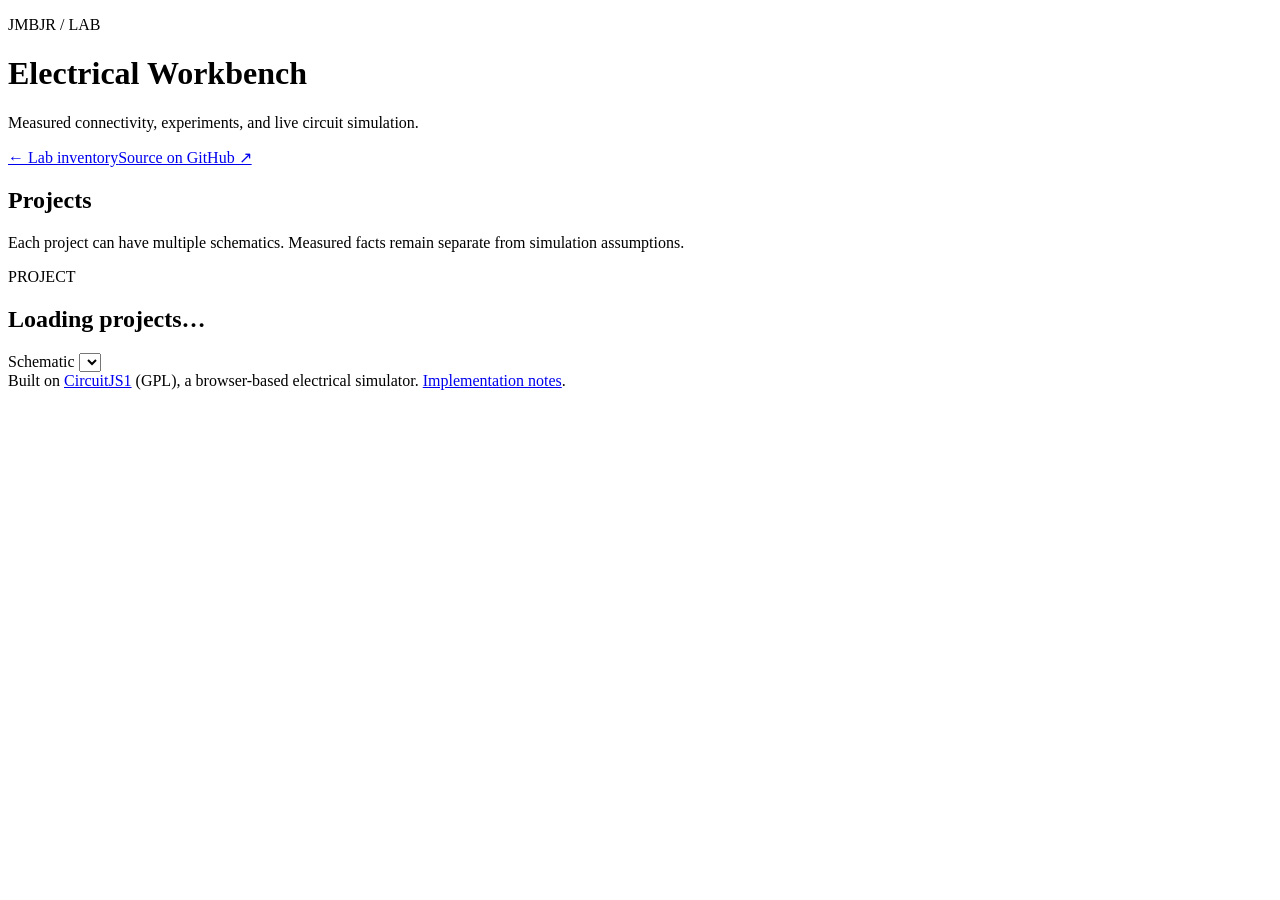
==== eworkbench/index.html @ eca1be88 "Add EWorkbench project hub layout" ====
<!doctype html>
<html lang="en">
<head>
  <meta charset="utf-8">
  <meta name="viewport" content="width=device-width,initial-scale=1">
  <title>EWorkbench | JB Lab</title>
  <link rel="stylesheet" href="style.css">
  <script src="app.js" defer></script>
</head>
<body>
<header class="site-header">
  <div class="shell header-row">
    <div><p class="eyebrow">JMBJR / LAB</p><h1>Electrical Workbench</h1>
      <p class="subtitle">Measured connectivity, experiments, and live circuit simulation.</p></div>
    <nav class="top-nav" aria-label="Lab navigation"><a href="../">← Lab inventory</a><a href="https://github.com/jmbjr/lab/tree/main/eworkbench" target="_blank" rel="noopener">Source on GitHub ↗</a></nav>
  </div>
</header>
<div class="shell app-layout">
  <aside class="sidebar">
    <div class="sidebar-heading"><h2>Projects</h2><span id="projectCount" class="muted"></span></div>
    <div id="projectList" class="project-list" aria-label="Project list"></div>
    <p class="muted small">Each project can have multiple schematics. Measured facts remain separate from simulation assumptions.</p>
  </aside>
  <main class="workspace">
    <div class="workspace-heading">
      <div><p id="projectBadge" class="eyebrow">PROJECT</p><h2 id="projectTitle">Loading projects…</h2><p id="projectDescription" class="muted"></p></div>
      <a id="roadmapLink" target="_blank" rel="noopener" hidden>Project roadmap ↗</a>
    </div>
    <div class="selector-row">
      <label for="schematicSelect">Schematic</label>
      <select id="schematicSelect" aria-label="Select schematic"></select>
    </div>
    <div id="error" role="alert" class="notice error" hidden></div>
    <section id="observed" hidden>
      <div class="section-head"><h3 id="observedTitle">Observed circuit</h3><span class="tag observed-tag">Measured / inferred</span></div>
      <p id="observedDescription" class="muted"></p>
      <div class="diagram-card">
        <img id="observedImage" alt="Measured microphone input connections, with unknown values explicitly labeled" src="">
        <p class="small muted">This is a connectivity record, not a validated electrical simulation. Component values and the JL SoC internals remain unknown.</p>
      </div>
      <h3>Connectivity record</h3><div id="netTable" class="table-scroll"></div>
      <h3>Evidence and caveats</h3><ul id="evidence"></ul>
    </section>
    <section id="simulation" hidden>
      <div class="section-head"><h3 id="simulationTitle">CircuitJS1 sandbox</h3><span class="tag sim-tag">Hypothetical model</span></div>
      <p id="simulationDescription" class="muted"></p>
      <div id="assumptions" class="notice assumption"></div>
      <div class="toolbar" aria-label="Simulation controls">
        <button id="runBtn" disabled>▶ Run</button>
        <button id="saveBtn" disabled>Save browser draft</button>
        <button id="exportBtn" disabled>Download .txt</button>
        <button id="importBtn" disabled>Import .txt</button>
        <button id="resetBtn" disabled>Reset to repository version</button>
        <input id="fileInput" type="file" accept=".txt,text/plain" hidden>
      </div>
      <p id="simStatus" class="small muted" role="status">Simulator not loaded.</p>
      <div class="sim-frame-wrap"><iframe id="simFrame" title="CircuitJS1 interactive simulator" loading="lazy" allowfullscreen></iframe></div>
      <p class="small muted">Edit components directly in CircuitJS1. Browser drafts are stored only in this browser, not committed to GitHub. Download the .txt file to retain or contribute changes. Simulations use assumed parameters and are not measurements of the actual microphone.</p>
    </section>
    <section id="emptyState" class="notice" hidden>No schematics are available for this project yet.</section>
  </main>
</div>
<footer class="shell footer">Built on <a href="https://github.com/pfalstad/circuitjs1" target="_blank" rel="noopener">CircuitJS1</a> (GPL), a browser-based electrical simulator. <a href="README.md">Implementation notes</a>.</footer>
</body>
</html>
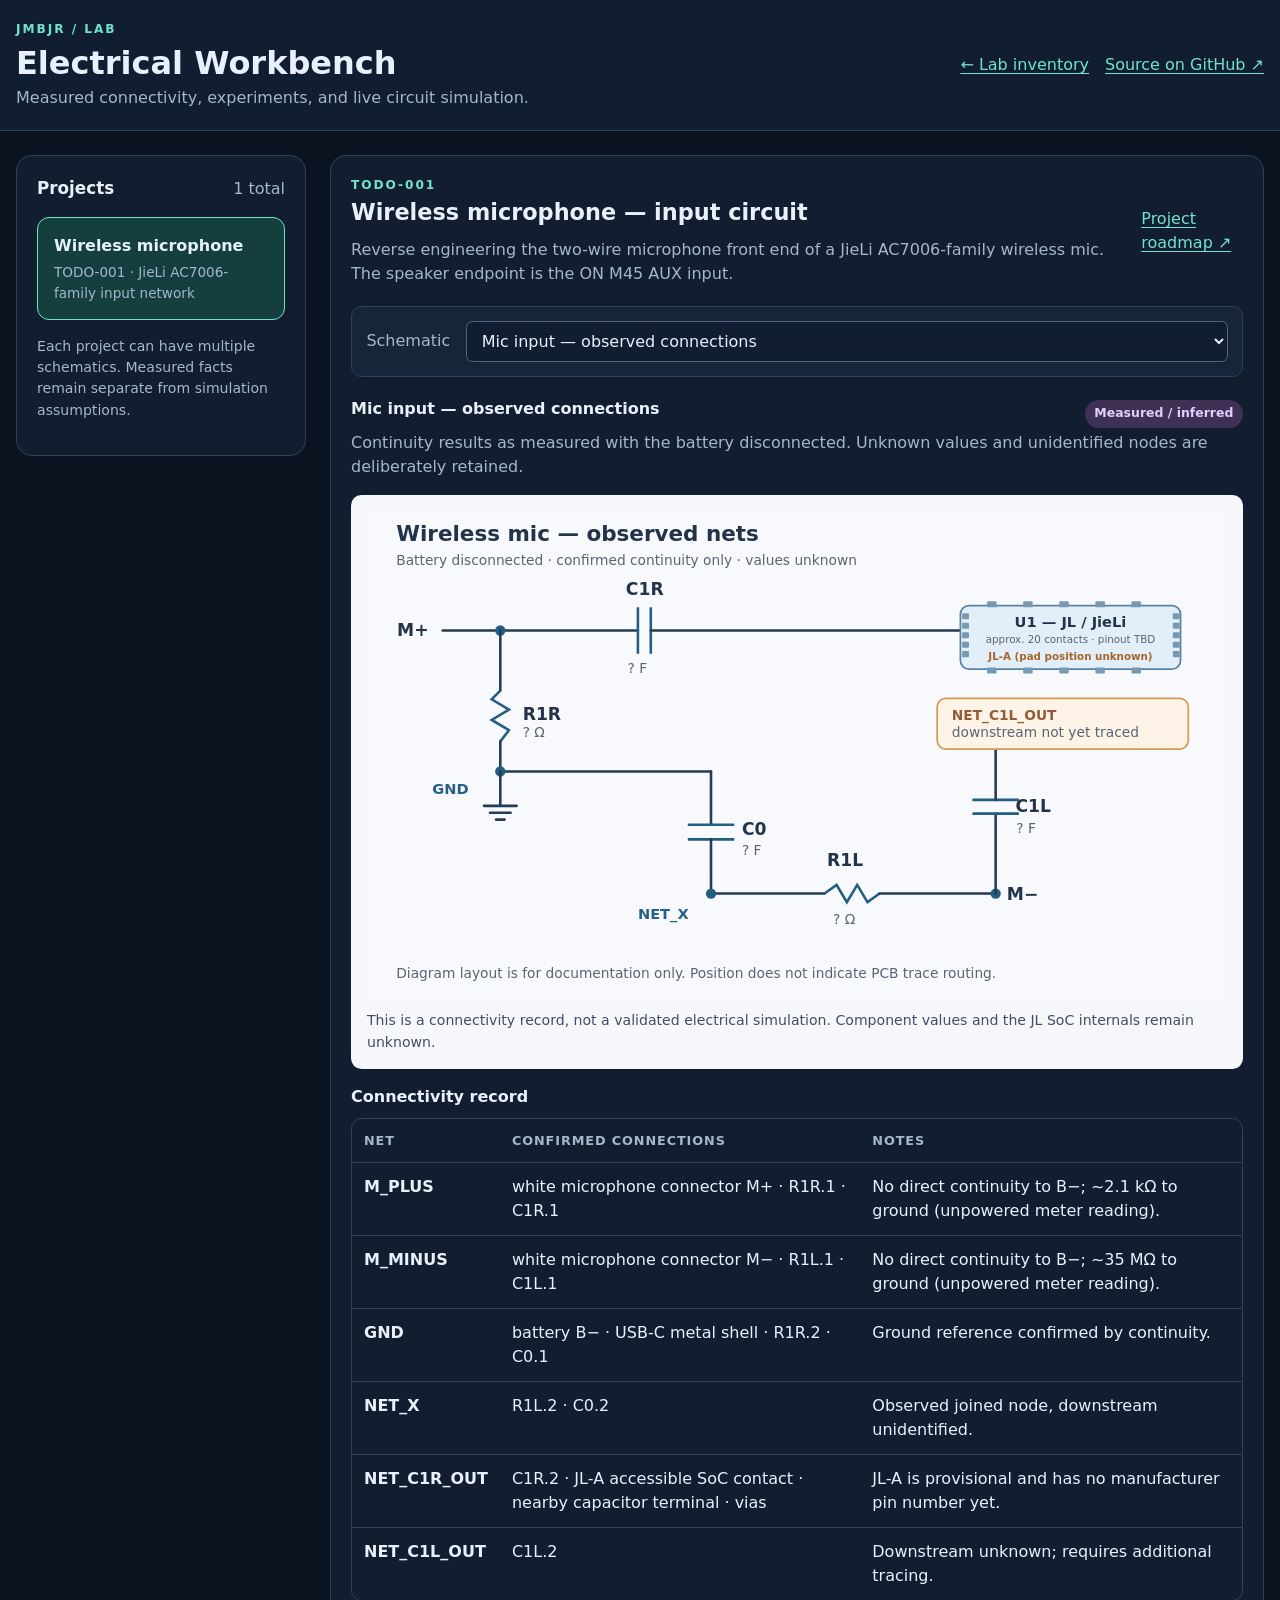
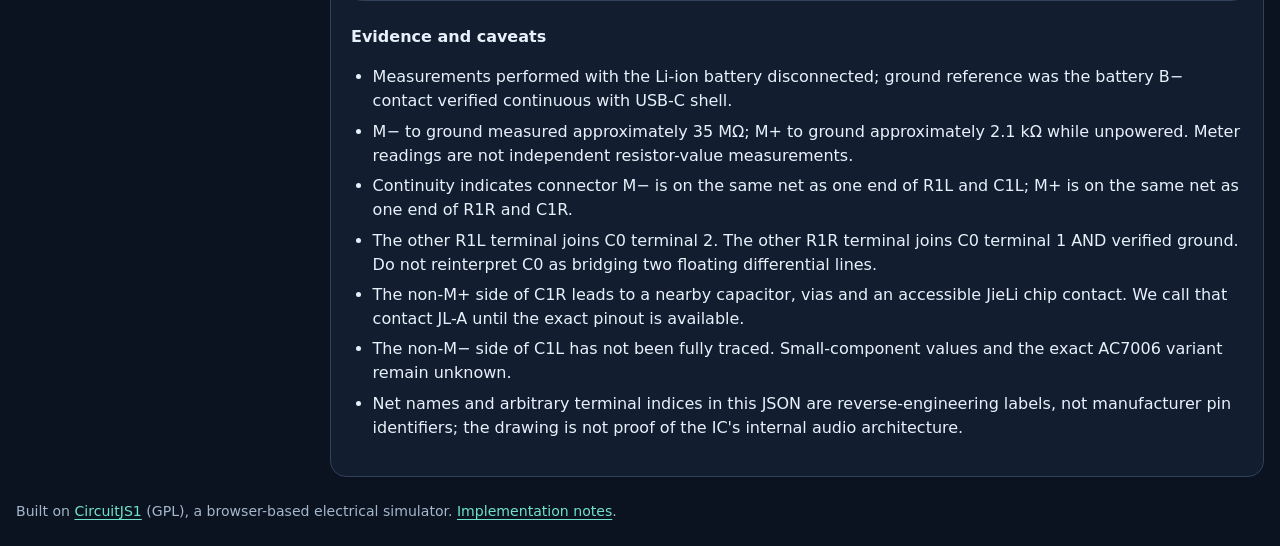
==== commit e75838f5: "Show provisional U1 contact map, unknown pin functions and source references" ====
--- a/eworkbench/index.html
+++ b/eworkbench/index.html
@@ -38,7 +38,7 @@
         <img id="observedImage" alt="Measured microphone input connections, with unknown values explicitly labeled" src="">
         <p class="small muted">This is a connectivity record, not a validated electrical simulation. Component values and the JL SoC internals remain unknown.</p>
       </div>
-      <h3>Connectivity record</h3><div id="netTable" class="table-scroll"></div>
+      <h3 id="connectivityHeading">Connectivity record</h3><div id="netTable" class="table-scroll"></div>
       <h3>Evidence and caveats</h3><ul id="evidence"></ul>
     </section>
     <section id="simulation" hidden>
--- a/eworkbench/style.css
+++ b/eworkbench/style.css
@@ -0,0 +1,60 @@
+:root{color-scheme:dark;--bg:#0b1220;--panel:#121e2f;--card:#17253a;--line:#304159;--text:#e8f1fb;--muted:#a4b7cb;--accent:#70e4cb;--accent-bg:#153f3f;--warning:#f4c47a;font-family:system-ui,-apple-system,"Segoe UI",Roboto,sans-serif}
+*{box-sizing:border-box}
+body{margin:0;background:var(--bg);color:var(--text);line-height:1.5}
+a{color:var(--accent);text-underline-offset:.18em}
+button,select{font:inherit}
+.shell{width:min(1500px,calc(100% - 2rem));margin:0 auto}
+.site-header{background:#111d30;border-bottom:1px solid var(--line)}
+.header-row{display:flex;justify-content:space-between;align-items:center;gap:1.5rem;padding:1.25rem 0}
+h1,h2,h3,p{margin-top:0}
+h1{font-size:clamp(1.5rem,3vw,2rem);line-height:1.2;margin-bottom:.25rem}
+h2{font-size:1.4rem}
+h3{font-size:1rem;margin-bottom:.6rem}
+.eyebrow{font-size:.76rem;letter-spacing:.16em;text-transform:uppercase;font-weight:750;color:var(--accent);margin-bottom:.35rem}
+.subtitle,.muted{color:var(--muted)}
+.subtitle{margin-bottom:0}
+.small{font-size:.88rem}
+.top-nav{display:flex;gap:1rem;align-items:center;flex-wrap:wrap;white-space:nowrap}
+.app-layout{display:grid;grid-template-columns:minmax(220px,290px) minmax(0,1fr);align-items:start;gap:1.5rem;padding-top:1.5rem}
+.sidebar,.workspace{background:var(--panel);border:1px solid var(--line);border-radius:1rem;padding:1.25rem;min-width:0}
+.sidebar-heading,.workspace-heading,.section-head{display:flex;align-items:center;justify-content:space-between;gap:1rem}
+.sidebar-heading h2{font-size:1.05rem;margin:0}
+.project-list{display:grid;gap:.7rem;margin:1rem 0}
+.project-card{border:1px solid var(--line);background:var(--card);border-radius:.75rem;padding:1rem;text-align:left;color:var(--text);cursor:pointer}
+.project-card strong{display:block}
+.project-card span{display:block;font-size:.85rem;color:var(--muted);margin-top:.25rem}
+.project-card:hover,.project-card:focus-visible{border-color:var(--accent)}
+.project-card.selected{background:var(--accent-bg);border-color:var(--accent)}
+.workspace-heading h2{margin:.1rem 0 .5rem}
+.workspace-heading p{margin:0}
+.selector-row{display:flex;align-items:center;gap:1rem;background:var(--card);border:1px solid var(--line);padding:.9rem;border-radius:.65rem;margin:1.25rem 0}
+.selector-row label{white-space:nowrap;color:var(--muted)}
+select{width:100%;min-width:0;padding:.55rem .65rem;background:#111d30;color:var(--text);border:1px solid #52657e;border-radius:.4rem}
+section{margin-top:1rem}
+.tag{font-size:.78rem;font-weight:700;white-space:nowrap;padding:.3rem .6rem;border-radius:999px}
+.observed-tag{background:#3d3255;color:#dfd0ff}
+.sim-tag{background:#163d34;color:#b1f6d4}
+.diagram-card{background:#f5f7fb;border-radius:.65rem;padding:1rem;color:#293242;margin:1rem 0}
+.diagram-card img{display:block;width:100%;max-height:540px;object-fit:contain}
+.diagram-card p{margin:.6rem 0 0;color:#424d61}
+.table-scroll{overflow:auto;border:1px solid var(--line);border-radius:.65rem;margin-bottom:1.5rem}
+table{width:100%;border-collapse:collapse;min-width:570px}
+th,td{padding:.75rem;border-bottom:1px solid var(--line);text-align:left;vertical-align:top}
+th{font-size:.8rem;text-transform:uppercase;letter-spacing:.07em;color:var(--muted)}
+tr:last-child td{border-bottom:0}
+td:first-child{font-weight:700}
+ul{padding-left:1.35rem}
+li{margin-bottom:.4rem}
+.notice{border-radius:.65rem;border:1px solid var(--line);background:var(--card);padding:.85rem 1rem;margin:.9rem 0}
+.assumption{border-color:#85643a;color:#ffe1a5;background:#332b20}
+.error{border-color:#a75f66;background:#41242d}
+.toolbar{display:flex;flex-wrap:wrap;gap:.55rem;margin:1rem 0 .7rem}
+button{background:#243b50;color:var(--text);border:1px solid #52657e;border-radius:.5rem;padding:.6rem .85rem;cursor:pointer}
+button:hover:not(:disabled){background:#33526b}
+button:disabled{opacity:.4;cursor:not-allowed}
+#simStatus{margin:.55rem 0}
+.sim-frame-wrap{border:1px solid var(--line);background:white;min-height:620px;border-radius:.6rem;overflow:hidden}
+#simFrame{display:block;border:0;width:100%;height:72vh;min-height:620px}
+.footer{padding:1.5rem 0;color:var(--muted);font-size:.88rem}
+[hidden]{display:none!important}
+@media(max-width:850px){.header-row{align-items:start;flex-direction:column}.app-layout{grid-template-columns:1fr}.sidebar{padding:.9rem}.project-list{grid-template-columns:repeat(auto-fit,minmax(190px,1fr))}.workspace{padding:1rem}.workspace-heading{align-items:start;flex-wrap:wrap}.section-head{flex-wrap:wrap}#simFrame{min-height:550px}}
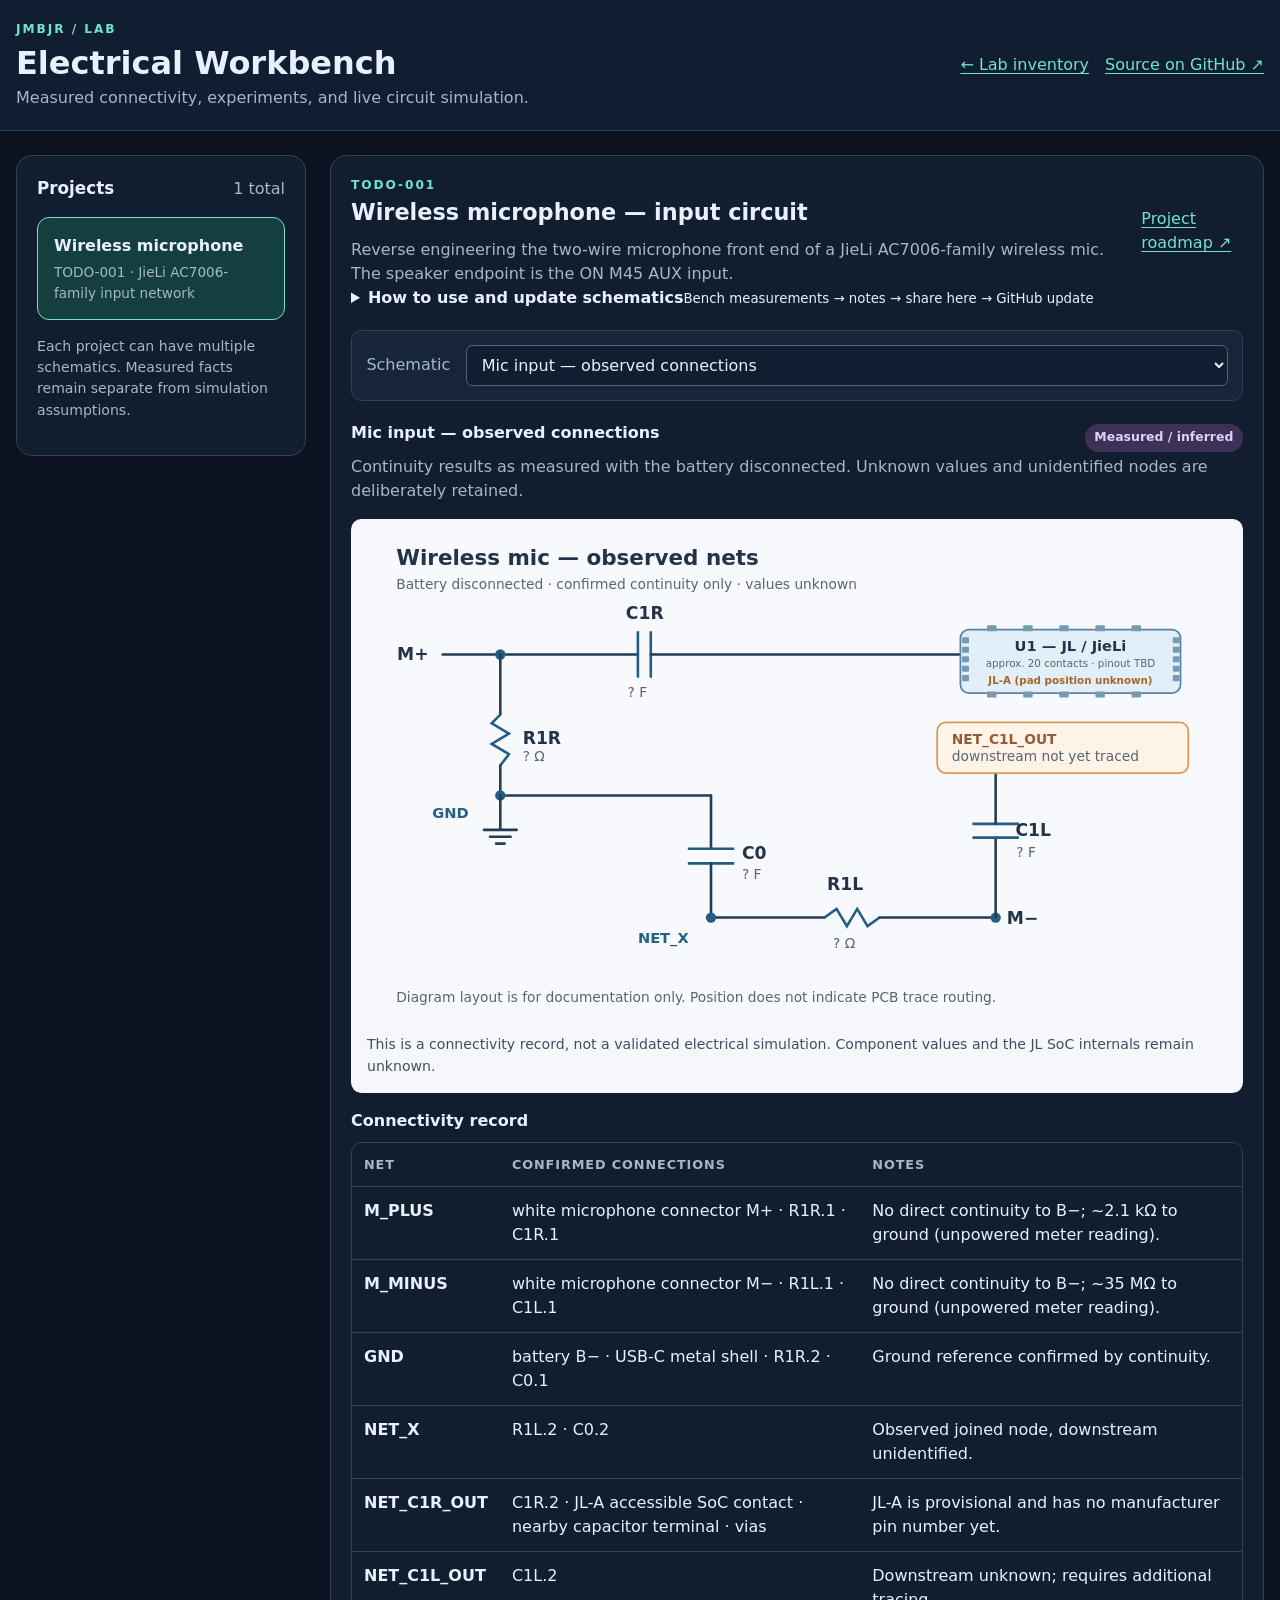
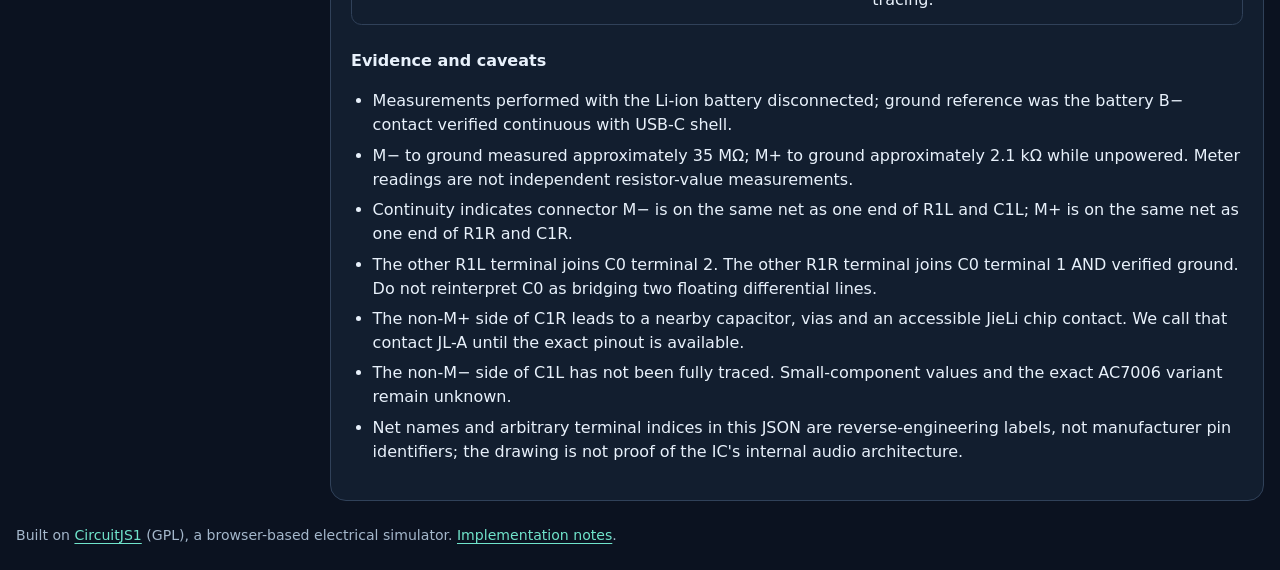
==== commit 78841047: "Add in-site roadmap and bench update workflow" ====
--- a/eworkbench/index.html
+++ b/eworkbench/index.html
@@ -26,6 +26,45 @@
       <div><p id="projectBadge" class="eyebrow">PROJECT</p><h2 id="projectTitle">Loading projects…</h2><p id="projectDescription" class="muted"></p></div>
       <a id="roadmapLink" target="_blank" rel="noopener" hidden>Project roadmap ↗</a>
     </div>
+    <details class="guide-accordion" id="workbenchHelp">
+      <summary><span><strong>How to use and update schematics</strong><small>Bench measurements → notes → share here → GitHub update</small></span></summary>
+      <div class="guide-content">
+        <div class="guide-grid">
+          <div><h3>1 · Study the measured drawing</h3><p>Choose an <strong>observed</strong> schematic for continuity findings. Its JSON, SVG, and unidentified pads are reference records — <strong>not editable in the browser</strong>. Confirm the power state, probe endpoints, readings, and whether an idea is measured or only suspected.</p></div>
+          <div><h3>2 · Try a simulation</h3><p>Choose a <strong>simulation sandbox</strong>, edit parts inside CircuitJS1, and press Run/Pause. <strong>Save browser draft</strong> stores a copy only on this device; <strong>Download .txt</strong> exports the circuit to keep or share. Reset restores the committed repository model.</p></div>
+          <div><h3>3 · Send new measurements</h3><p>Read the current roadmap step, take measurements with the board in a safe state, and enter results under <strong>Field notes</strong>. Click <strong>Copy update for ChatGPT</strong>, then paste it into our chat and attach close-up photos or exported circuit files as needed.</p></div>
+          <div><h3>4 · Update the repository</h3><p>For now, we'll revise the observed netlist, drawing, U1 pad map, and roadmap through GitHub commits/pull requests after reviewing your notes here. <strong>The website does not write changes to GitHub</strong>. Merge the PR to publish the latest version.</p></div>
+        </div>
+        <p class="small muted">Always distinguish continuity-confirmed nets from guesses and CircuitJS1 component values. <a href="README.md">Full workbench documentation ↗</a></p>
+      </div>
+    </details>
+    <section id="roadmapSection" class="roadmap-section" aria-labelledby="roadmapTitle" hidden>
+      <div class="section-head roadmap-head">
+        <div><p class="eyebrow">PROJECT GUIDE</p><h3 id="roadmapTitle">Current roadmap</h3></div>
+        <span id="roadmapUpdated" class="muted small"></span>
+      </div>
+      <p id="roadmapObjective" class="roadmap-objective"></p>
+      <div class="roadmap-progress">
+        <progress id="roadmapProgress" value="0" max="1" aria-label="Completed roadmap stages"></progress>
+        <span id="roadmapCounts" class="muted small"></span>
+      </div>
+      <div id="activeRoadmapSteps" class="current-steps"></div>
+      <details class="roadmap-full">
+        <summary>See all project steps and decisions</summary>
+        <ol id="roadmapTimeline" class="roadmap-timeline"></ol>
+      </details>
+      <div class="field-notes">
+        <label id="fieldNotesLabel" for="fieldNotes">Field notes for the current step</label>
+        <p class="small muted">Note probe points, meter mode, resistance/continuity, power state, photos, and remaining unknowns. This draft stays in this browser only.</p>
+        <textarea id="fieldNotes" rows="5" placeholder="Battery disconnected. Measured [component pad] to [reference]. Result: ..."></textarea>
+        <div class="toolbar">
+          <button id="copyUpdateBtn" type="button">Copy update for ChatGPT</button>
+          <button id="clearFieldNotesBtn" type="button">Clear notes</button>
+        </div>
+        <p id="fieldNotesStatus" class="small muted" role="status"></p>
+      </div>
+      <p id="roadmapError" class="notice error" hidden></p>
+    </section>
     <div class="selector-row">
       <label for="schematicSelect">Schematic</label>
       <select id="schematicSelect" aria-label="Select schematic"></select>
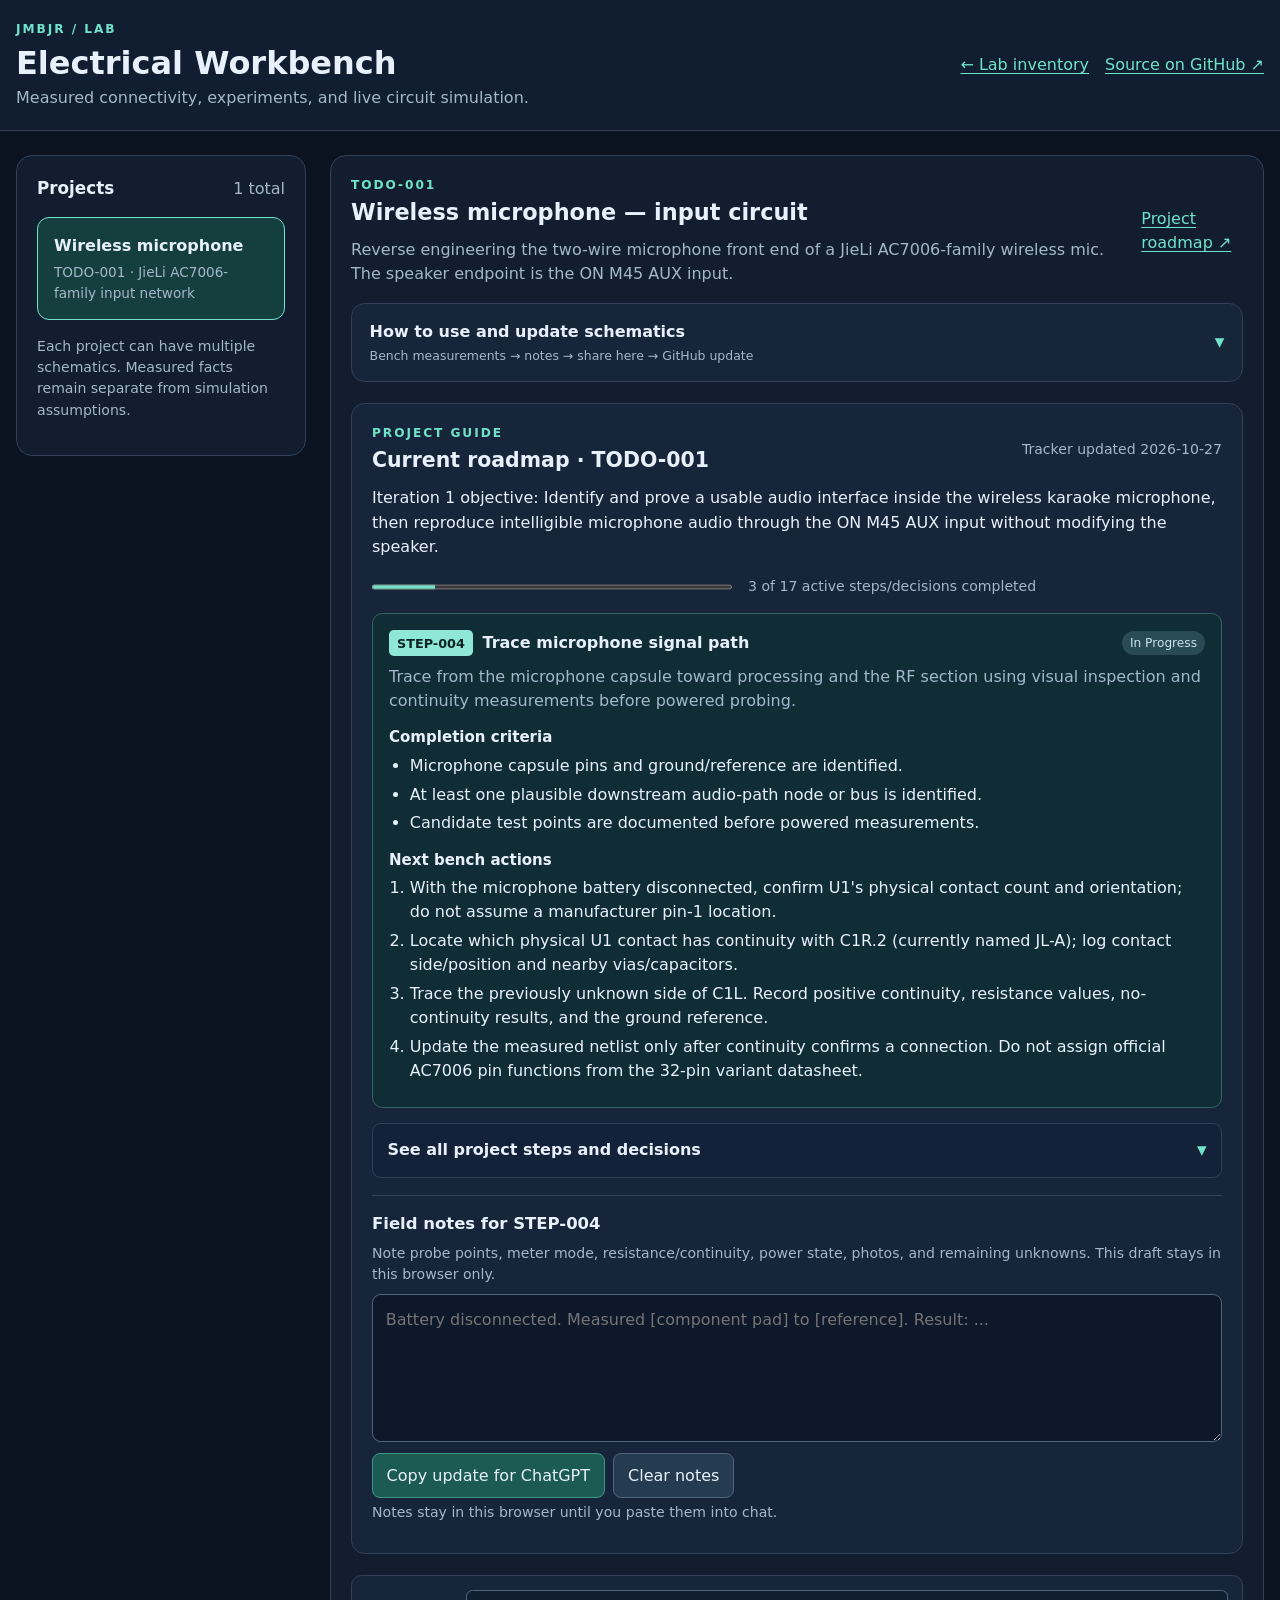
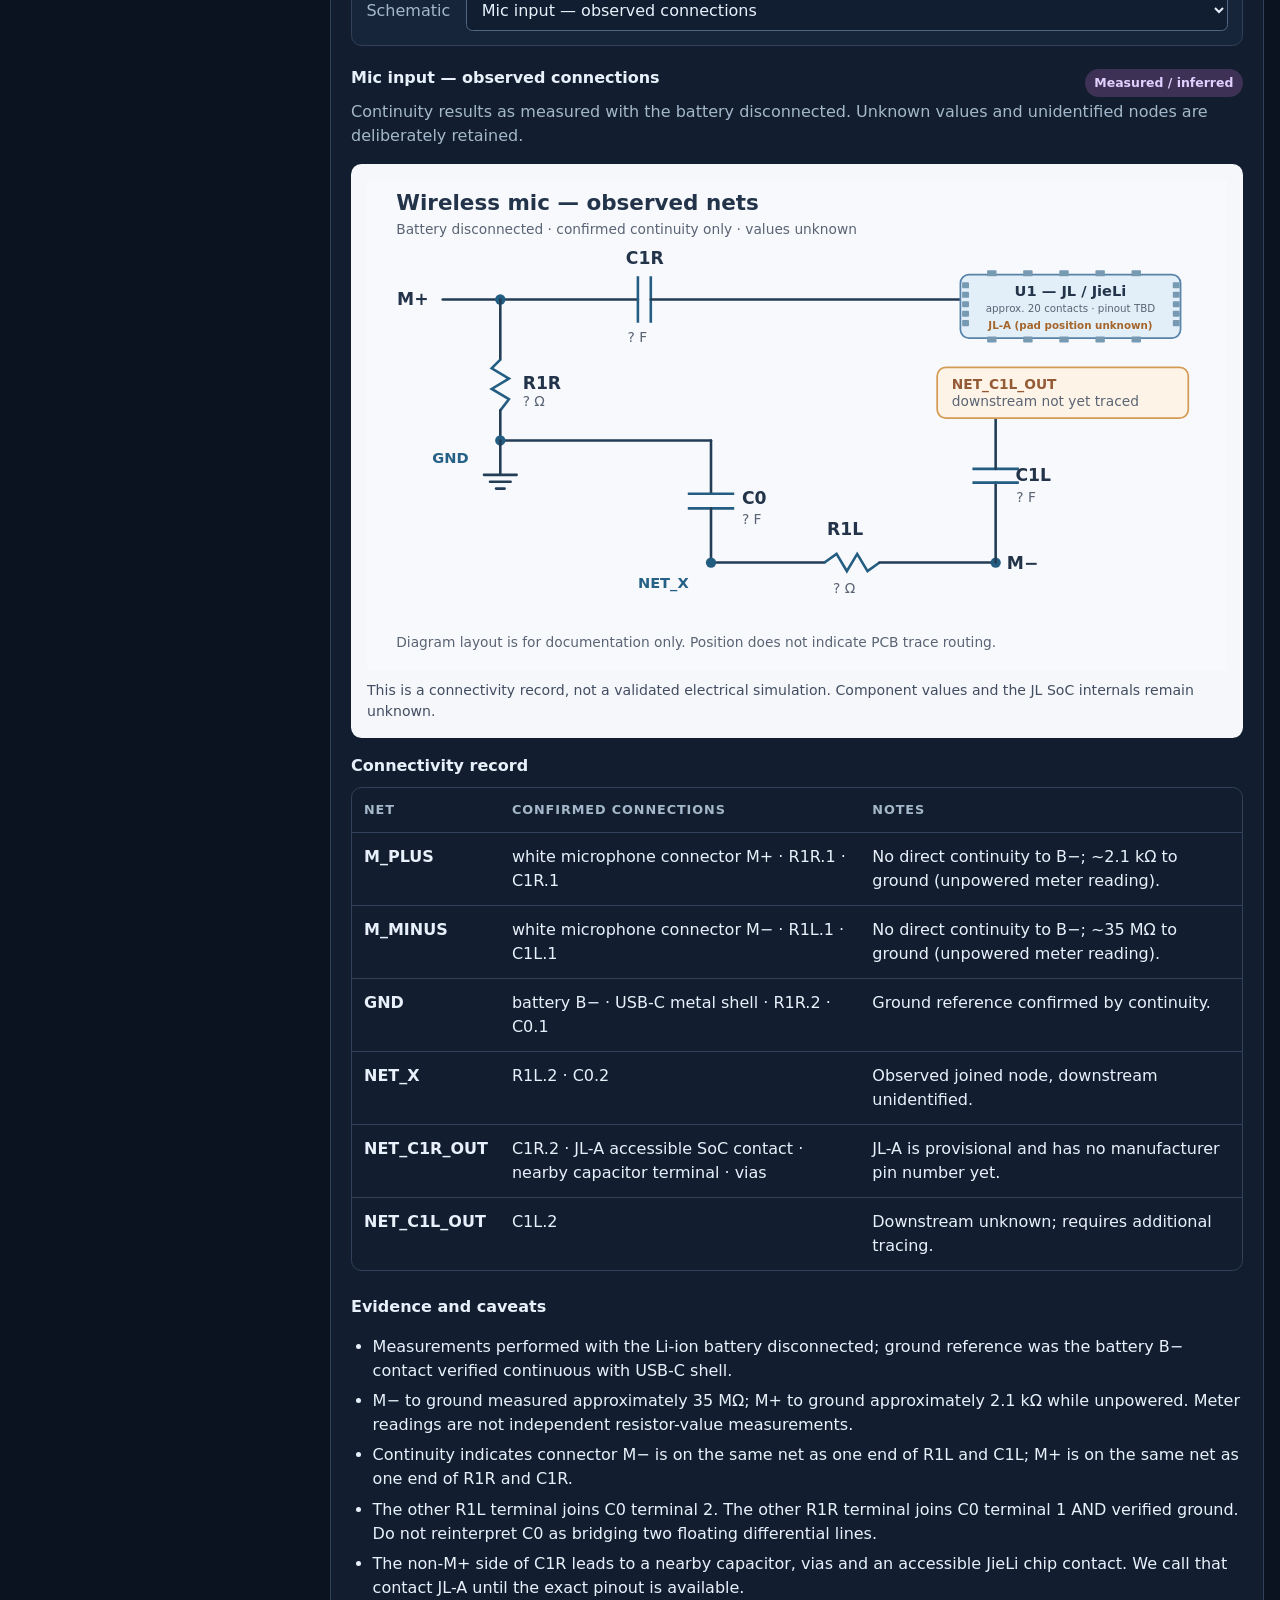
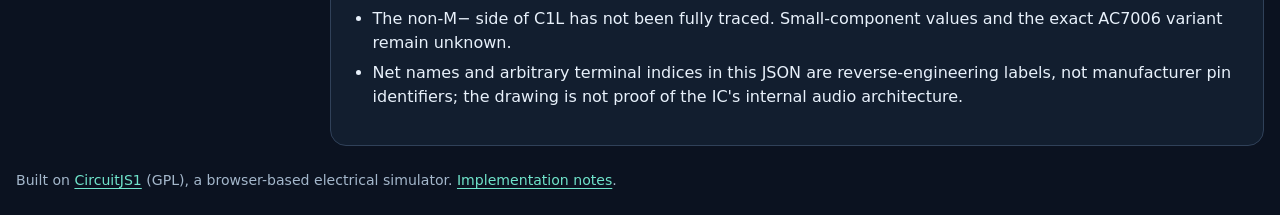
==== commit e28e009d: "Connect roadmap steps to schematics and provide full-message manual copy fallback" ====
--- a/eworkbench/index.html
+++ b/eworkbench/index.html
@@ -62,6 +62,7 @@
           <button id="clearFieldNotesBtn" type="button">Clear notes</button>
         </div>
         <p id="fieldNotesStatus" class="small muted" role="status"></p>
+        <textarea id="manualCopyText" readonly hidden aria-label="Manual copy text for ChatGPT"></textarea>
       </div>
       <p id="roadmapError" class="notice error" hidden></p>
     </section>
--- a/eworkbench/style.css
+++ b/eworkbench/style.css
@@ -55,6 +55,53 @@
 #simStatus{margin:.55rem 0}
 .sim-frame-wrap{border:1px solid var(--line);background:white;min-height:620px;border-radius:.6rem;overflow:hidden}
 #simFrame{display:block;border:0;width:100%;height:72vh;min-height:620px}
+
+/* In-site instructions and a roadmap sourced from projects/todo/.../todo.json */
+.guide-accordion,.roadmap-section{border:1px solid var(--line);border-radius:.85rem;background:var(--card);margin:1.1rem 0 1.3rem}
+.guide-accordion summary,.roadmap-full summary{cursor:pointer;list-style:none;display:flex;align-items:center;justify-content:space-between;gap:.9rem;font-weight:750}
+.guide-accordion summary::-webkit-details-marker,.roadmap-full summary::-webkit-details-marker{display:none}
+.guide-accordion>summary{padding:1rem 1.1rem}
+.guide-accordion>summary:after,.roadmap-full>summary:after{content:"▾";font-size:1.2rem;color:var(--accent);transition:transform .12s}
+.guide-accordion[open]>summary:after,.roadmap-full[open]>summary:after{transform:rotate(180deg)}
+.guide-accordion summary small{display:block;font-size:.78rem;font-weight:400;color:var(--muted);margin-top:.15rem}
+.guide-content{border-top:1px solid var(--line);padding:1rem 1.1rem}
+.guide-content p{margin-bottom:.65rem}
+.guide-content h3{margin:.2rem 0 .45rem}
+.guide-grid{display:grid;grid-template-columns:repeat(2,minmax(0,1fr));column-gap:1.8rem;row-gap:1rem}
+.guide-grid>div{min-width:0}
+.roadmap-section{padding:1.25rem}
+.roadmap-head{margin-bottom:.65rem}
+.roadmap-head h3{font-size:1.28rem;margin:0}
+.roadmap-head .eyebrow{margin:0 0 .15rem}
+.roadmap-objective{line-height:1.55;margin-bottom:1rem}
+.roadmap-progress{display:flex;gap:1rem;align-items:center;margin-bottom:1rem}
+.roadmap-progress progress{height:.65rem;max-width:360px;flex:1;accent-color:var(--accent)}
+.current-steps{display:grid;gap:.9rem}
+.active-roadmap-card{padding:1rem;background:#102d36;border:1px solid #356467;border-radius:.65rem}
+.active-roadmap-title{display:flex;gap:.6rem;flex-wrap:wrap;align-items:center}
+.step-code{font-size:.8rem;font-weight:750;color:#0b2525;background:#8ee8d5;padding:.2rem .5rem;border-radius:.3rem}
+.status-chip{margin-left:auto;font-size:.76rem;padding:.2rem .5rem;border-radius:999px;background:#294b56;color:#c4e6eb;text-transform:capitalize}
+.active-roadmap-card p{margin:.55rem 0}
+.active-roadmap-card h4{margin:.85rem 0 .25rem;font-size:.94rem}
+.active-roadmap-card ul,.active-roadmap-card ol{padding-left:1.3rem;margin:.3rem 0 .5rem}
+.active-roadmap-card li{margin-bottom:.3rem}
+.roadmap-full{border:1px solid var(--line);border-radius:.55rem;margin:.95rem 0;background:#142239}
+.roadmap-full>summary{padding:.75rem .9rem}
+.roadmap-timeline{margin:0;padding:.4rem 1rem .8rem 3rem;border-top:1px solid var(--line)}
+.roadmap-item{padding:.42rem .2rem}
+.roadmap-item p{margin:.1rem 0 0}
+.roadmap-item.roadmap-complete strong{color:#a1e8c7}
+.roadmap-item.roadmap-current strong{color:#83e8d4}
+.field-notes{margin-top:1.1rem;padding-top:1rem;border-top:1px solid var(--line)}
+.field-notes label{font-size:1.03rem;font-weight:750;display:block;margin-bottom:.35rem}
+.field-notes>p{margin:.25rem 0 .6rem}
+.field-notes textarea{display:block;width:100%;min-height:110px;resize:vertical;background:#0d182a;color:var(--text);border:1px solid #52657e;border-radius:.55rem;padding:.8rem;font:inherit;line-height:1.5}
+.field-notes textarea:focus-visible,.guide-accordion summary:focus-visible,.roadmap-full summary:focus-visible{outline:2px solid var(--accent);outline-offset:3px}
+.field-notes .toolbar{margin:.7rem 0 .2rem}
+.field-notes button:first-child{background:#1c5b54;border-color:#3d9685}
+.field-notes button:first-child:hover{background:#277b70}
+@media(max-width:850px){.guide-grid{grid-template-columns:1fr}.roadmap-head{align-items:start;flex-wrap:wrap}.roadmap-progress{flex-direction:column;align-items:stretch;gap:.3rem}.roadmap-progress progress{width:100%;max-width:none}}
+
 .footer{padding:1.5rem 0;color:var(--muted);font-size:.88rem}
 [hidden]{display:none!important}
 @media(max-width:850px){.header-row{align-items:start;flex-direction:column}.app-layout{grid-template-columns:1fr}.sidebar{padding:.9rem}.project-list{grid-template-columns:repeat(auto-fit,minmax(190px,1fr))}.workspace{padding:1rem}.workspace-heading{align-items:start;flex-wrap:wrap}.section-head{flex-wrap:wrap}#simFrame{min-height:550px}}
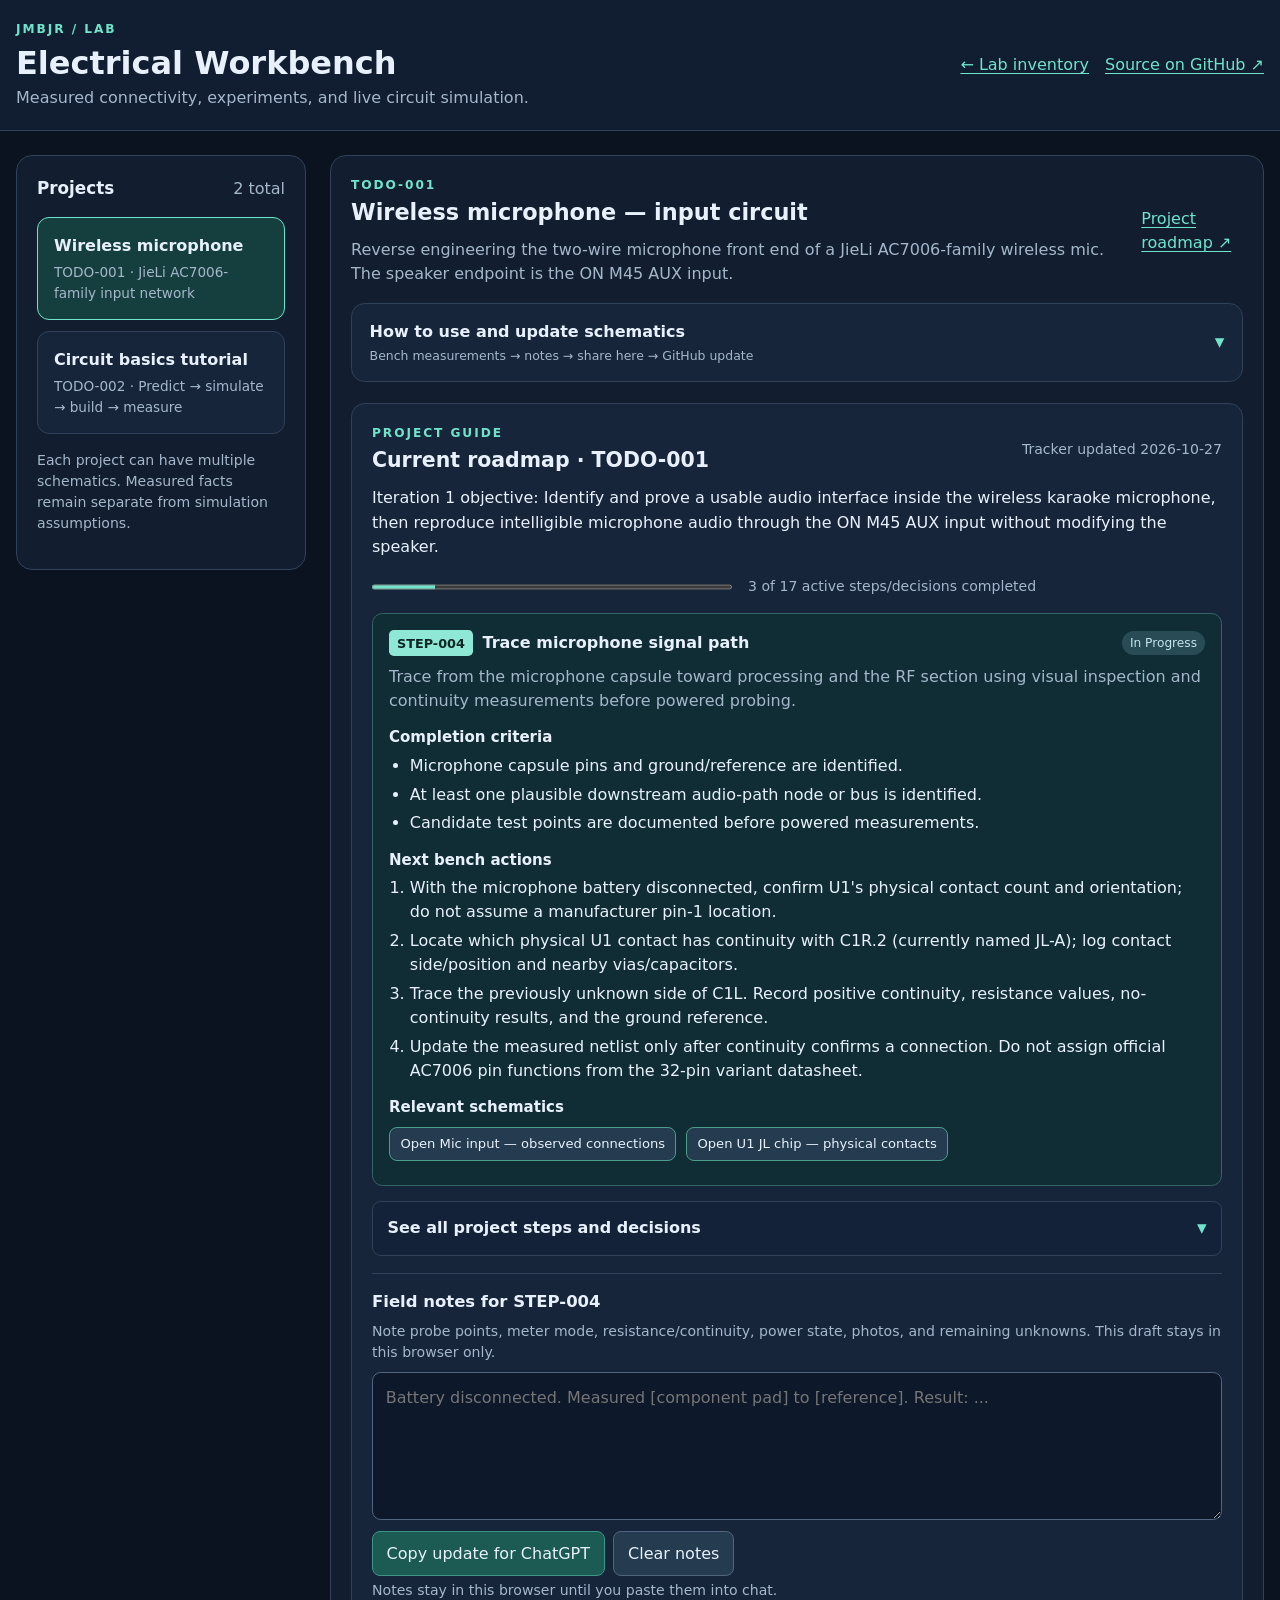
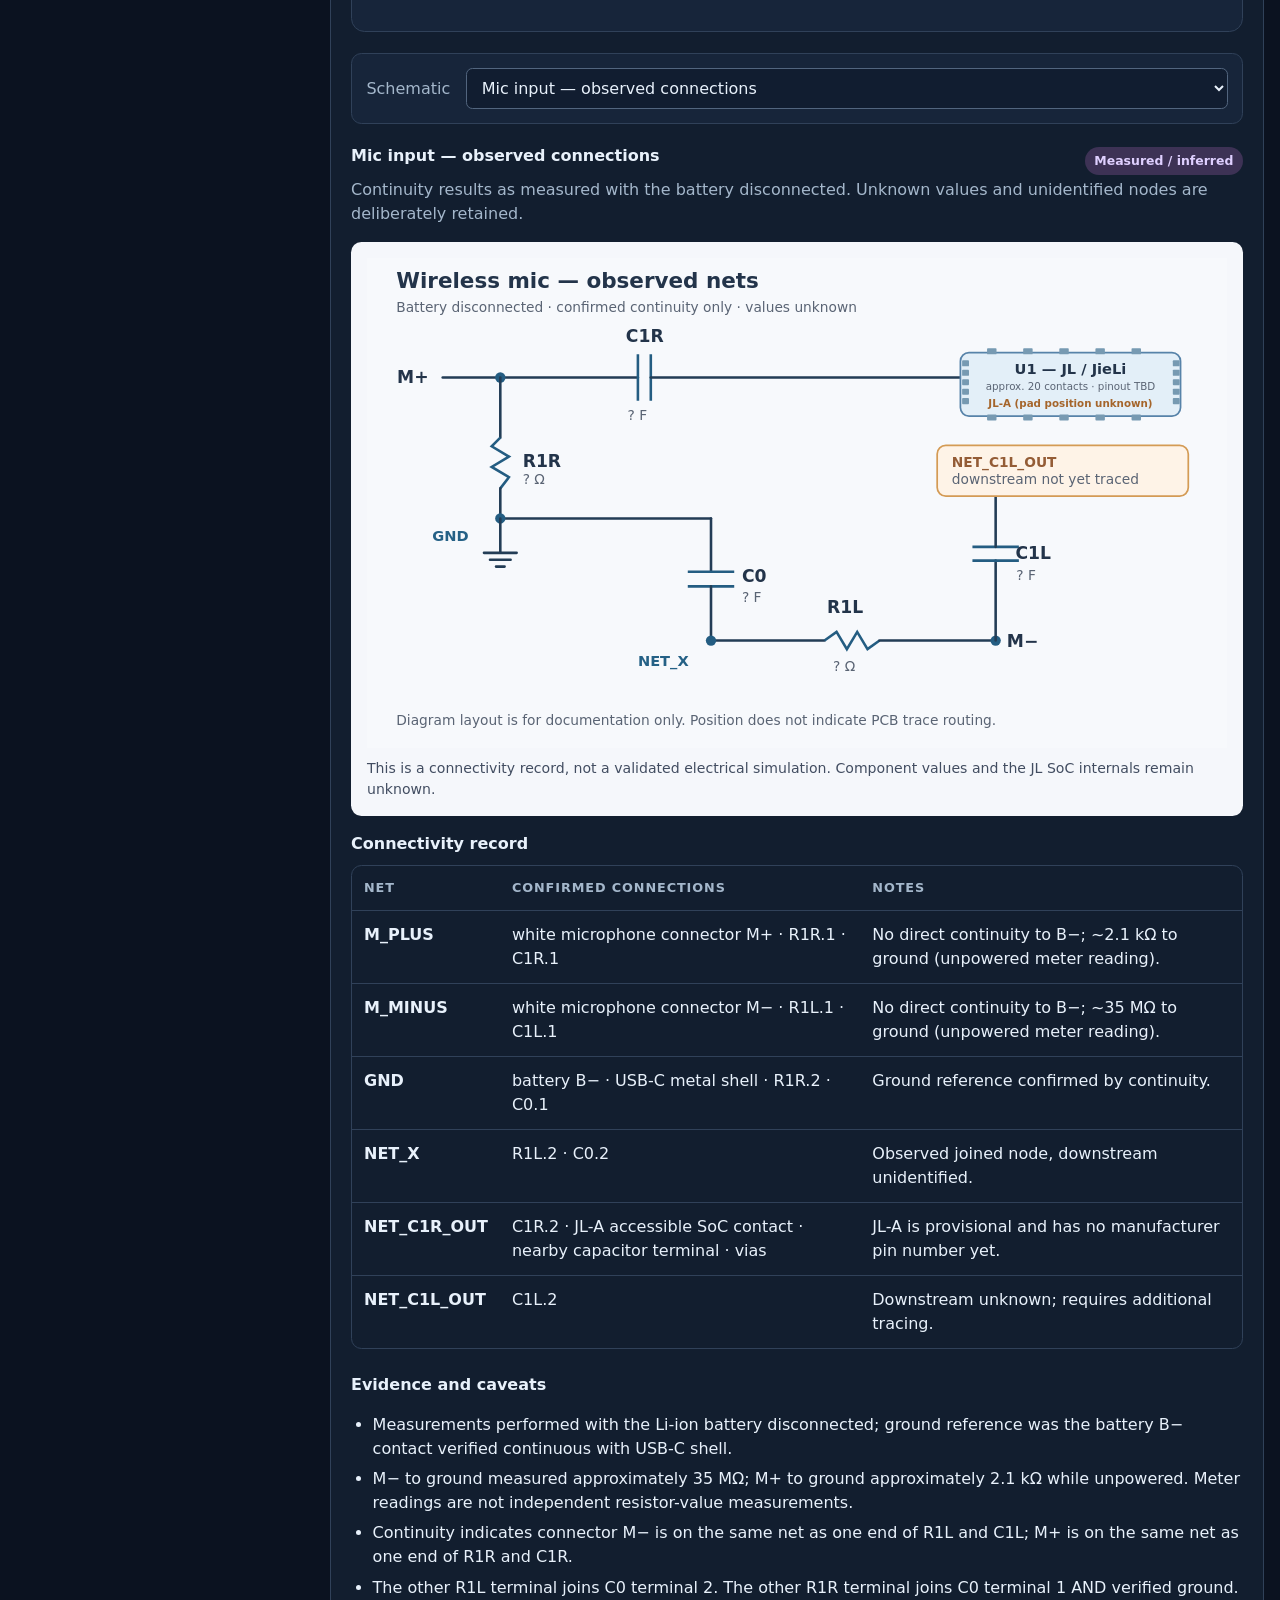
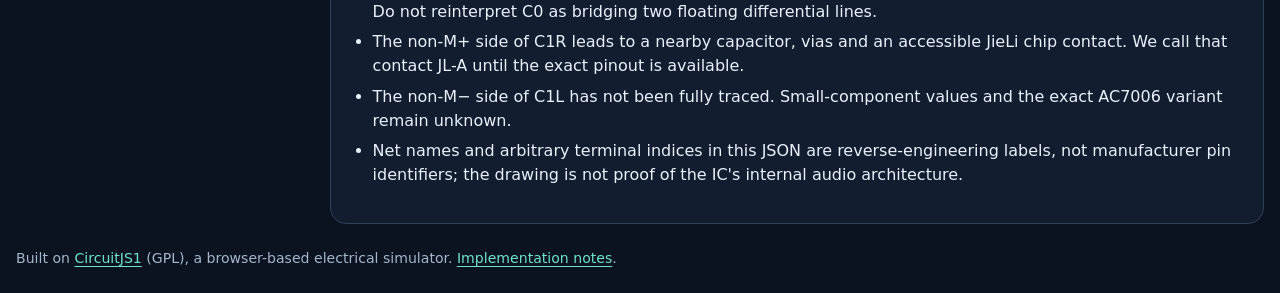
==== commit c7c1e78c: "Add circuit basics tutorial with guided experiments and simulations" ====
--- a/eworkbench/index.html
+++ b/eworkbench/index.html
@@ -70,6 +70,23 @@
       <label for="schematicSelect">Schematic</label>
       <select id="schematicSelect" aria-label="Select schematic"></select>
     </div>
+    <section id="tutorialSection" class="tutorial-section" aria-labelledby="lessonTitle" hidden>
+      <p class="eyebrow">PREDICT → SIMULATE → BUILD → MEASURE</p>
+      <h3 id="lessonTitle" aria-live="polite"></h3>
+      <p id="tutorialIntro" class="muted"></p>
+      <details class="lesson-answer"><summary>Materials and bench setup</summary><ul id="tutorialMaterials"></ul></details>
+      <p id="lessonGoal" class="lesson-goal"></p>
+      <div class="lesson-diagram"><img id="lessonDiagram" alt="" src=""></div>
+      <p class="small muted">Designed teaching circuit. Values and expected readings are model assumptions until you measure your build.</p>
+      <div id="lessonContent"></div>
+      <div class="toolbar" aria-label="Tutorial navigation">
+        <button id="previousLessonBtn" type="button">← Previous lesson</button>
+        <button id="nextLessonBtn" type="button">Next lesson →</button>
+        <a id="lessonSourceLink" download>Download starting circuit .txt</a>
+        <a href="#fieldNotes">Record results ↑</a>
+      </div>
+      <p class="small muted">Browse lessons freely. Each lesson keeps its own browser-local notes. Browsing does not mark roadmap steps complete; share your results to update the tracker.</p>
+    </section>
     <div id="error" role="alert" class="notice error" hidden></div>
     <section id="observed" hidden>
       <div class="section-head"><h3 id="observedTitle">Observed circuit</h3><span class="tag observed-tag">Measured / inferred</span></div>
@@ -95,7 +112,7 @@
       </div>
       <p id="simStatus" class="small muted" role="status">Simulator not loaded.</p>
       <div class="sim-frame-wrap"><iframe id="simFrame" title="CircuitJS1 interactive simulator" loading="lazy" allowfullscreen></iframe></div>
-      <p class="small muted">Edit components directly in CircuitJS1. Browser drafts are stored only in this browser, not committed to GitHub. Download the .txt file to retain or contribute changes. Simulations use assumed parameters and are not measurements of the actual microphone.</p>
+      <p class="small muted">Edit components directly in CircuitJS1. Browser drafts are stored only in this browser, not committed to GitHub. Download the .txt file to retain or contribute changes. Simulations use assumed parameters and are not physical measurements.</p>
     </section>
     <section id="emptyState" class="notice" hidden>No schematics are available for this project yet.</section>
   </main>
--- a/eworkbench/style.css
+++ b/eworkbench/style.css
@@ -97,11 +97,28 @@
 .field-notes>p{margin:.25rem 0 .6rem}
 .field-notes textarea{display:block;width:100%;min-height:110px;resize:vertical;background:#0d182a;color:var(--text);border:1px solid #52657e;border-radius:.55rem;padding:.8rem;font:inherit;line-height:1.5}
 .field-notes textarea:focus-visible,.guide-accordion summary:focus-visible,.roadmap-full summary:focus-visible{outline:2px solid var(--accent);outline-offset:3px}
+.roadmap-schema-links{display:flex;gap:.6rem;flex-wrap:wrap;margin:.5rem 0}
+.roadmap-schema-links button{padding:.38rem .65rem;font-size:.82rem;border:1px solid #4c9d8b}
+#manualCopyText{display:block;width:100%;min-height:140px;margin-top:.6rem;background:#101b29;color:var(--text);border:1px solid var(--line);border-radius:.5rem;padding:.7rem;font:inherit}
+#manualCopyText[hidden]{display:none}
 .field-notes .toolbar{margin:.7rem 0 .2rem}
 .field-notes button:first-child{background:#1c5b54;border-color:#3d9685}
 .field-notes button:first-child:hover{background:#277b70}
 @media(max-width:850px){.guide-grid{grid-template-columns:1fr}.roadmap-head{align-items:start;flex-wrap:wrap}.roadmap-progress{flex-direction:column;align-items:stretch;gap:.3rem}.roadmap-progress progress{width:100%;max-width:none}}
 
 .footer{padding:1.5rem 0;color:var(--muted);font-size:.88rem}
+.tutorial-section{padding:1.25rem;border:1px solid #4c9d8b;border-radius:.85rem;background:#112b32}
+.tutorial-section>h3{font-size:1.3rem}
+.lesson-goal{margin-top:1rem;font-weight:650}
+.lesson-diagram{border-radius:.65rem;background:#f5f7fb;padding:.75rem;overflow:auto}
+.lesson-diagram img{display:block;width:100%;min-width:300px;max-height:360px;object-fit:contain}
+.lesson-stage{padding:.1rem 0 .5rem;border-bottom:1px solid var(--line)}
+.lesson-stage h4{color:var(--accent);margin:.8rem 0 .35rem}
+.lesson-stage ol{padding-left:1.4rem;margin:.35rem 0}
+.lesson-answer{margin:.8rem 0;border:1px solid var(--line);border-radius:.5rem;padding:.7rem .9rem}
+.lesson-answer summary{cursor:pointer;font-weight:650}
+.lesson-answer ul{margin-bottom:0}
+.tutorial-section .toolbar{align-items:center}
+.tutorial-section .toolbar a{font-size:.88rem;padding:.4rem}
 [hidden]{display:none!important}
 @media(max-width:850px){.header-row{align-items:start;flex-direction:column}.app-layout{grid-template-columns:1fr}.sidebar{padding:.9rem}.project-list{grid-template-columns:repeat(auto-fit,minmax(190px,1fr))}.workspace{padding:1rem}.workspace-heading{align-items:start;flex-wrap:wrap}.section-head{flex-wrap:wrap}#simFrame{min-height:550px}}
